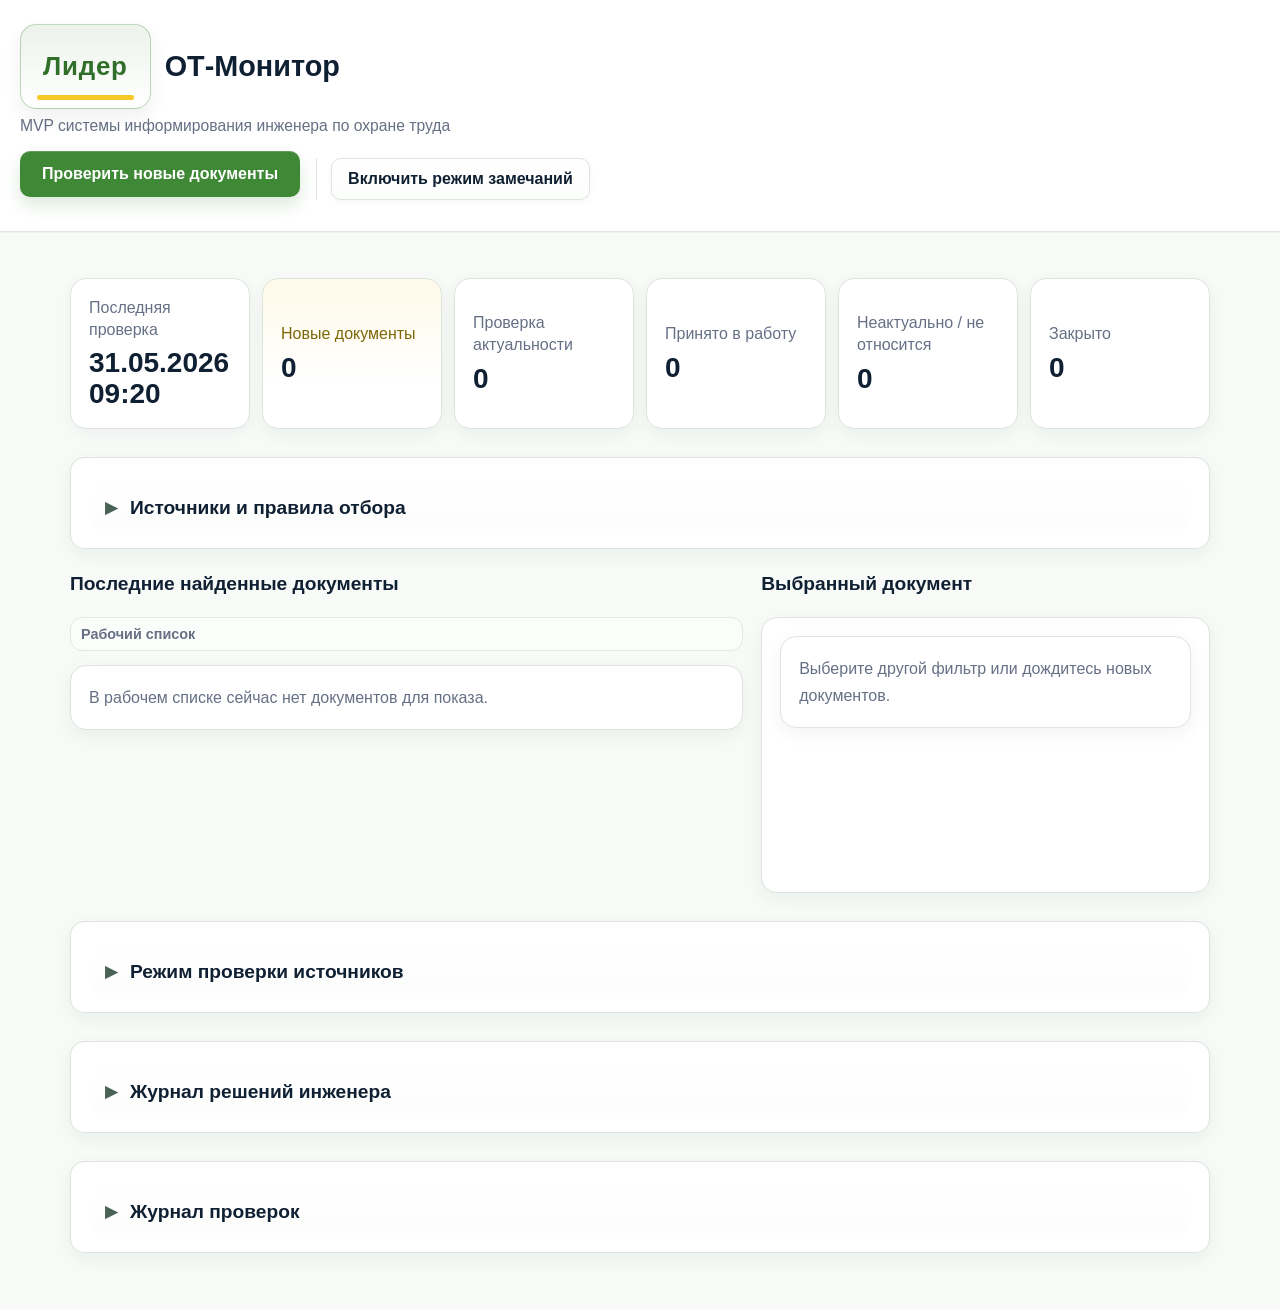
==== index.html @ 084b0b1a "Initial commit" ====
<!DOCTYPE html>
<html lang="ru">
<head>
  <meta charset="UTF-8">
  <meta name="viewport" content="width=device-width, initial-scale=1.0">
  <title>ОТ-Монитор</title>
  <link rel="stylesheet" href="style.css">
</head>
<body>
  <header class="top-bar">
    <div class="top-branding">
      <div class="leader-brand-mark" aria-label="Временная фирменная метка Лидер">
        <span class="leader-brand-text">Лидер</span>
      </div>
      <h1>ОТ-Монитор</h1>
      <p class="subtitle">MVP системы информирования инженера по охране труда</p>
    </div>
    <div class="top-actions">
      <div class="primary-action-group">
        <div class="review-zone-anchor" data-review-zone="check_now_button" data-review-title="Кнопка проверки новых документов">
          <button id="check-now" type="button">Проверить новые документы</button>
        </div>
      </div>
      <div class="review-actions-group">
        <button id="toggle-review-mode" class="secondary-action-button" type="button" aria-pressed="false">Включить режим замечаний</button>
        <button id="download-review-report" class="secondary-action-button" type="button" hidden>Скачать замечания в Word</button>
        <button id="download-review-comments" class="secondary-action-button technical-action-button" type="button" hidden>Скачать технический файл</button>
      </div>
    </div>
  </header>
  <main data-review-zone="general_ui" data-review-title="Общий дизайн и удобство">
    <div id="review-mode-tip" class="review-mode-tip" hidden>
      <p class="review-mode-tip-text">Замечание сохраняется после нажатия кнопки «Сохранить». Все сохранённые замечания попадают в отчёт. Когда закончите, нажмите «Скачать замечания в Word». Файл можно открыть в Word, отредактировать и отправить разработчику.</p>
      <p id="review-comments-counter" class="review-comments-counter">Сохранено замечаний: 0</p>
      <button id="add-general-review-comment" class="secondary-action-button review-tip-button" type="button">Добавить общее замечание по странице</button>
    </div>
    <section class="stats-panel" data-review-zone="top_statuses" data-review-title="Верхние статусы">
      <div class="stat-card">
        <span class="stat-label">Последняя проверка</span>
        <strong id="last-check">28 мая 2026</strong>
      </div>
      <button id="filter-status-new" class="stat-card stat-filter-card" type="button">
        <span class="stat-label">Новые документы</span>
        <strong id="new-docs">0</strong>
      </button>
      <button id="filter-status-review" class="stat-card stat-filter-card" type="button">
        <span class="stat-label">Проверка актуальности</span>
        <strong id="in-review">0</strong>
      </button>
      <button id="filter-status-work" class="stat-card stat-filter-card" type="button">
        <span class="stat-label">Принято в работу</span>
        <strong id="in-work">0</strong>
      </button>
      <button id="filter-status-not-relevant" class="stat-card stat-filter-card" type="button">
        <span class="stat-label">Неактуально / не относится</span>
        <strong id="consultation-docs">0</strong>
      </button>
      <button id="filter-status-closed" class="stat-card stat-filter-card" type="button">
        <span class="stat-label">Закрыто</span>
        <strong id="closed-docs">0</strong>
      </button>
    </section>

    <section class="sources-section collapsible-section collapsed" id="source-rules-section" data-review-zone="source_rules" data-review-title="Источники и правила отбора">
      <div class="section-header collapsible-header">
        <button class="section-toggle" type="button" data-target="source-rules-body" aria-expanded="false">
          <span class="section-toggle-icon">▶</span>
          <span class="section-toggle-text">Источники и правила отбора</span>
        </button>
      </div>
      <div id="source-rules-body" class="collapsible-body" hidden>
        <p class="sources-note info-note">В этом разделе объединены реальные источники мониторинга и текущие правила мягкого отбора документов. Таблица помогает понять, откуда система берёт документы и по какой логике они попадают в ленту MVP.</p>
        <div class="sources-table-wrapper">
          <table class="sources-table">
            <thead>
              <tr>
                <th>Источник</th>
                <th>URL</th>
                <th>Раздел</th>
                <th>Режим отбора</th>
                <th>Правило / комментарий</th>
                <th>Статус</th>
              </tr>
            </thead>
            <tbody id="source-rules-list"></tbody>
          </table>
        </div>
      </div>
    </section>

    <section class="content-grid">
      <div class="documents-panel" data-review-zone="documents_list" data-review-title="Список найденных документов">
        <div class="section-header">
          <h2>Последние найденные документы</h2>
        </div>
        <div class="documents-toolbar">
          <span id="current-documents-filter" class="current-filter-label">Рабочий список</span>
          <button id="reset-documents-filter" class="toggle-documents-button" type="button" hidden>Сбросить фильтр</button>
        </div>
        <div id="document-list" class="document-list"></div>
        <button id="toggle-documents-list" class="toggle-documents-button" type="button" hidden>Показать все документы</button>
      </div>

      <aside class="details-panel" data-review-zone="document_card" data-review-title="Карточка документа">
        <div class="section-header">
          <h2>Выбранный документ</h2>
        </div>
        <div id="selected-document" class="card detail-card">
          <p class="empty-state">Выберите документ для просмотра деталей.</p>
        </div>
      </aside>
    </section>

    <section class="schedule-section collapsible-section collapsed" id="check-mode-section" data-review-zone="check_mode" data-review-title="Режим проверки источников">
      <div class="section-header collapsible-header">
        <button class="section-toggle" type="button" data-target="check-mode-body" aria-expanded="false">
          <span class="section-toggle-icon">▶</span>
          <span class="section-toggle-text">Режим проверки источников</span>
        </button>
      </div>
      <div id="check-mode-body" class="collapsible-body" hidden>
        <div class="compact-check-panel">
          <div class="compact-check-grid">
            <div class="compact-check-row">
              <span>Режим работы</span>
              <strong id="check-mode-value">ручной</strong>
            </div>
            <div class="compact-check-row">
              <span>Последняя проверка</span>
              <strong id="schedule-last-check">—</strong>
            </div>
            <div class="compact-check-row">
              <span>Следующая автоматическая проверка</span>
              <strong>не настроена</strong>
            </div>
          </div>
          <div id="check-notification" class="check-notification"></div>
          <button id="toggle-schedule-settings" class="schedule-toggle-button" type="button">Настроить периодичность ▼</button>
          <div id="schedule-settings-panel" class="schedule-settings-panel" hidden>
            <p class="sources-note info-note">В MVP настройка периодичности показана как подготовка к автоматической проверке. Реальный автоматический запуск будет подключён на следующем этапе.</p>
            <div class="schedule-settings-form">
              <label class="schedule-field">
                <span>Периодичность</span>
                <select id="schedule-frequency">
                  <option value="Только вручную">Только вручную</option>
                  <option value="Раз в сутки">Раз в сутки</option>
                  <option value="Раз в неделю">Раз в неделю</option>
                  <option value="Раз в месяц">Раз в месяц</option>
                </select>
              </label>
              <label class="schedule-field">
                <span>Время проверки</span>
                <input id="schedule-time" type="time" value="09:00">
              </label>
            </div>
            <button id="save-schedule-settings" class="schedule-save-button" type="button">Сохранить настройку</button>
            <p id="schedule-settings-message" class="schedule-settings-message"></p>
          </div>
        </div>
      </div>
    </section>

    <section class="decision-log-section collapsible-section collapsed" id="decision-log-section" data-review-zone="decision_log" data-review-title="Журнал решений инженера">
      <div class="section-header collapsible-header">
        <button class="section-toggle" type="button" data-target="decision-log-body" aria-expanded="false">
          <span class="section-toggle-icon">▶</span>
          <span class="section-toggle-text">Журнал решений инженера</span>
        </button>
      </div>
      <div id="decision-log-body" class="collapsible-body" hidden>
        <p class="sources-note">Здесь отображаются сохранённые статусы и комментарии инженера по найденным документам.</p>
        <div class="sources-table-wrapper">
          <table class="sources-table">
            <thead>
              <tr>
                <th>Дата и время решения</th>
                <th>Документ</th>
                <th>Статус</th>
                <th>Комментарий инженера</th>
                <th>Ответственный</th>
              </tr>
            </thead>
            <tbody id="decision-log"></tbody>
          </table>
        </div>
      </div>
    </section>

    <section class="sources-section collapsible-section collapsed" id="check-log-section" data-review-zone="check_log" data-review-title="Журнал проверок">
      <div class="section-header collapsible-header">
        <button class="section-toggle" type="button" data-target="check-log-body" aria-expanded="false">
          <span class="section-toggle-icon">▶</span>
          <span class="section-toggle-text">Журнал проверок</span>
        </button>
      </div>
      <div id="check-log-body" class="collapsible-body" hidden>
        <div class="check-log-wrapper">
          <table class="check-log-table">
            <thead>
              <tr>
                <th>Дата и время</th>
                <th>Источник</th>
                <th>Результат</th>
                <th>Найдено документов</th>
                <th>Новых документов</th>
                <th>Ошибка</th>
              </tr>
            </thead>
            <tbody id="check-log">
            </tbody>
          </table>
        </div>
      </div>
    </section>
  </main>
  <div id="review-comment-modal" class="review-modal" hidden>
    <div class="review-modal-backdrop"></div>
    <div class="review-modal-dialog" role="dialog" aria-modal="true" aria-labelledby="review-modal-title">
      <h2 id="review-modal-title">Добавить замечание</h2>
      <div class="detail-row">
        <span>Блок интерфейса</span>
        <strong id="review-zone-title">—</strong>
      </div>
      <p class="review-form-note">Чтобы замечание попало в отчёт, нажмите «Сохранить».</p>
      <label class="detail-row" for="review-comment-text">
        <span>Текст замечания</span>
        <textarea id="review-comment-text" rows="6" placeholder="Напишите замечание простыми словами."></textarea>
      </label>
      <p id="review-form-message" class="review-form-message"></p>
      <div class="review-modal-actions">
        <button id="save-review-comment" type="button">Сохранить</button>
        <button id="cancel-review-comment" class="secondary-action-button" type="button">Отмена</button>
      </div>
    </div>
  </div>
  <script src="app.js"></script>
</body>
</html>
---- style.css ----
:root {
  --color-primary: #3f8836;
  --color-primary-dark: #2f6f2a;
  --color-accent-warm: #f5c309;
  --color-link: #1d4ed8;
  --color-link-hover: #1e40af;
  --color-page-bg: #f7faf7;
  --color-surface-soft: #eef7ec;
  --color-surface: #ffffff;
  --color-text: #102033;
  --color-text-muted: #667085;
  --color-text-soft: #7a8699;
  --color-border: #dde5dd;
  --color-border-strong: #cbd6cb;
  --color-shadow: rgba(24, 47, 28, 0.08);
  --color-shadow-soft: rgba(24, 47, 28, 0.05);
  --color-hover-soft: #f9fbf8;
  --color-selected-bg: #edf8ea;
  --color-table-head: #f0f6ef;
  --color-warning-bg: #fff7d9;
  --color-warning-text: #8a6400;
  --color-danger-bg: #fff1ed;
  --color-danger-text: #b54708;
}

body {
  margin: 0;
  font-family: Inter, Arial, sans-serif;
  background: var(--color-page-bg);
  color: var(--color-text);
}
.top-bar {
  display: flex;
  flex-wrap: wrap;
  justify-content: space-between;
  align-items: center;
  gap: 16px;
  padding: 24px 20px;
  background: var(--color-surface);
  border-bottom: 1px solid var(--color-border);
  box-shadow: 0 1px 0 rgba(16, 32, 51, 0.03);
}
.top-branding {
  display: flex;
  flex-wrap: wrap;
  align-items: center;
  gap: 10px 14px;
  min-width: 0;
}
.top-branding .subtitle {
  width: 100%;
  margin-top: -2px;
}
.leader-brand-mark {
  position: relative;
  display: inline-flex;
  align-items: center;
  justify-content: center;
  min-height: 54px;
  padding: 14px 22px 15px;
  border: 1px solid rgba(63, 136, 54, 0.32);
  border-radius: 16px;
  background: linear-gradient(180deg, rgba(63, 136, 54, 0.10) 0%, rgba(255, 255, 255, 0.99) 100%);
  box-shadow: 0 8px 18px rgba(24, 47, 28, 0.07);
  flex-shrink: 0;
}
.leader-brand-mark::after {
  content: "";
  position: absolute;
  left: 16px;
  right: 16px;
  bottom: 8px;
  height: 5px;
  border-radius: 999px;
  background: rgba(245, 195, 9, 0.88);
}
.leader-brand-text {
  position: relative;
  z-index: 1;
  font-size: 1.62rem;
  font-weight: 700;
  letter-spacing: 0.03em;
  color: var(--color-primary-dark);
}
.top-bar h1 {
  margin: 0;
  font-size: 1.8rem;
  color: var(--color-text);
}
.subtitle {
  margin: 8px 0 0;
  color: var(--color-text-muted);
  font-size: 0.98rem;
}
.top-actions {
  display: flex;
  flex-wrap: wrap;
  justify-content: flex-end;
  align-items: center;
  gap: 16px;
}
.primary-action-group,
.review-actions-group {
  display: flex;
  flex-wrap: wrap;
  align-items: center;
  gap: 10px;
}
.review-actions-group {
  padding-left: 14px;
  border-left: 1px solid var(--color-border);
}
.review-zone-anchor {
  position: relative;
}
#check-now {
  padding: 14px 22px;
  background: var(--color-primary);
  border: none;
  border-radius: 10px;
  color: var(--color-surface);
  font-size: 1rem;
  font-weight: 600;
  cursor: pointer;
  box-shadow: 0 8px 16px rgba(63, 136, 54, 0.18), inset 0 1px 0 rgba(255, 255, 255, 0.18);
  transition: background-color 0.2s ease, box-shadow 0.2s ease, transform 0.2s ease;
}
#check-now:hover {
  background: var(--color-primary-dark);
  box-shadow: 0 10px 18px rgba(47, 111, 42, 0.22), inset 0 1px 0 rgba(255, 255, 255, 0.15);
  transform: translateY(-1px);
}
#check-now:active {
  transform: translateY(0);
  box-shadow: 0 4px 10px rgba(47, 111, 42, 0.18), inset 0 1px 2px rgba(0, 0, 0, 0.08);
}
.secondary-action-button {
  padding: 11px 16px;
  border: 1px solid var(--color-border);
  border-radius: 10px;
  background: linear-gradient(180deg, #ffffff 0%, #fbfdfb 100%);
  color: var(--color-text);
  font: inherit;
  font-weight: 600;
  cursor: pointer;
  box-shadow: 0 2px 6px rgba(16, 32, 51, 0.04);
  transition: border-color 0.2s ease, background-color 0.2s ease, color 0.2s ease, box-shadow 0.2s ease, transform 0.2s ease;
}
.secondary-action-button:hover {
  background: var(--color-hover-soft);
  border-color: var(--color-border-strong);
  box-shadow: 0 5px 12px rgba(16, 32, 51, 0.06);
  transform: translateY(-1px);
}
.secondary-action-button.active {
  border-color: var(--color-primary);
  background: var(--color-selected-bg);
  color: var(--color-primary-dark);
}
.secondary-action-button:active {
  transform: translateY(0);
  box-shadow: 0 2px 6px rgba(16, 32, 51, 0.05);
}
.technical-action-button {
  color: var(--color-text-muted);
  border-color: var(--color-border);
}
main {
  max-width: 1140px;
  margin: 24px auto;
  padding: 0 20px 32px;
  position: relative;
}
.review-mode-tip {
  margin: 0 0 18px;
  padding: 12px 14px;
  border: 1px solid #d8e8d5;
  border-radius: 12px;
  background: #f7fbf6;
  color: #274b2a;
  line-height: 1.5;
}
.review-mode-tip-text {
  margin: 0;
}
.review-comments-counter {
  margin: 10px 0 0;
  color: var(--color-primary-dark);
  font-weight: 700;
}
.review-tip-button {
  margin-top: 12px;
}
.review-zone-actions {
  display: flex;
  justify-content: flex-end;
  align-items: center;
  margin-bottom: 10px;
}
.stats-panel > .review-zone-actions {
  grid-column: 1 / -1;
  margin-bottom: 0;
}
.review-zone-anchor > .review-zone-actions {
  margin-top: 10px;
  margin-bottom: 0;
}
.stats-panel {
  display: grid;
  grid-template-columns: repeat(6, minmax(0, 1fr));
  gap: 12px;
  margin-bottom: 22px;
  align-items: stretch;
}
.stat-card,
.card {
  background: var(--color-surface);
  border: 1px solid var(--color-border);
  border-radius: 16px;
  padding: 18px;
  box-shadow: 0 6px 18px var(--color-shadow-soft);
}
.stat-label {
  display: block;
  margin-bottom: 8px;
  color: var(--color-text-muted);
  line-height: 1.35;
}
.stat-card strong {
  display: block;
  font-size: 1.75rem;
  color: var(--color-text);
  line-height: 1.1;
}
.stat-filter-card {
  width: 100%;
  text-align: left;
  font: inherit;
  cursor: pointer;
  position: relative;
  overflow: hidden;
  transition: border-color 0.2s ease, background-color 0.2s ease, box-shadow 0.2s ease, transform 0.2s ease;
}
.stat-filter-card::before,
.stat-filter-card::after {
  content: "";
  position: absolute;
  inset: auto 10px -4px 10px;
  height: 10px;
  border-radius: 0 0 14px 14px;
  pointer-events: none;
}
.stat-filter-card::before {
  z-index: -1;
  background: rgba(221, 229, 221, 0.75);
  transform: translateY(1px);
}
.stat-filter-card::after {
  z-index: -2;
  inset: auto 14px -8px 14px;
  background: rgba(232, 238, 232, 0.95);
}
.stat-filter-card:hover {
  background: var(--color-hover-soft);
  border-color: #c8dbc4;
  box-shadow: 0 8px 18px var(--color-shadow-soft);
  transform: translateY(-1px);
}
.stat-filter-card.active {
  border-color: var(--color-primary);
  background: var(--color-selected-bg);
  box-shadow: 0 0 0 2px rgba(63, 136, 54, 0.10);
}
#filter-status-new {
  background: linear-gradient(180deg, rgba(245, 195, 9, 0.09) 0%, rgba(255, 255, 255, 0) 72%), var(--color-surface);
}
#filter-status-new:hover {
  background: linear-gradient(180deg, rgba(245, 195, 9, 0.12) 0%, rgba(247, 251, 246, 0) 72%), var(--color-hover-soft);
}
#filter-status-new .stat-label {
  color: #7c6605;
}
.stat-card:not(.stat-filter-card) {
  box-shadow: 0 5px 14px rgba(16, 32, 51, 0.04);
}
.content-grid {
  display: grid;
  grid-template-columns: 1.5fr 1fr;
  gap: 18px;
  align-items: start;
}
.documents-panel,
.details-panel {
  display: flex;
  flex-direction: column;
  gap: 14px;
}
.section-header h2 {
  margin: 0 0 8px;
  font-size: 1.2rem;
  color: var(--color-text);
}
.document-list {
  display: grid;
  gap: 12px;
}
.documents-toolbar {
  display: flex;
  align-items: center;
  justify-content: space-between;
  gap: 12px;
  padding: 8px 10px;
  border: 1px solid #e2e9e1;
  border-radius: 12px;
  background: #fbfdfb;
}
.current-filter-label {
  color: var(--color-text-muted);
  font-size: 0.9rem;
  font-weight: 600;
}
.document-card {
  display: flex;
  flex-direction: column;
  align-items: flex-start;
  gap: 8px;
  padding: 14px 16px;
  cursor: pointer;
  text-align: left;
  transition: border-color 0.2s ease, background-color 0.2s ease, box-shadow 0.2s ease;
}
.document-card:hover {
  background: var(--color-hover-soft);
  box-shadow: 0 8px 18px var(--color-shadow-soft);
}
.document-card.selected {
  border-color: var(--color-primary);
  background: linear-gradient(180deg, rgba(63, 136, 54, 0.06) 0%, rgba(237, 248, 234, 0.9) 100%);
  box-shadow: 0 0 0 1px rgba(63, 136, 54, 0.08), 0 10px 20px rgba(63, 136, 54, 0.08);
}
.document-card h3 {
  margin: 0;
  font-size: 1.02rem;
  font-weight: 700;
  color: var(--color-text);
  text-align: left;
}
.document-card-title {
  display: -webkit-box;
  -webkit-box-orient: vertical;
  -webkit-line-clamp: 4;
  line-clamp: 4;
  overflow: hidden;
  text-overflow: ellipsis;
  line-height: 1.45;
  max-height: 5.8em;
  width: 100%;
  text-align: left;
}
.document-card .meta {
  font-size: 0.86rem;
  color: #3f5445;
  margin-bottom: 0;
  align-self: flex-start;
}
.source-label {
  display: inline-flex;
  align-items: center;
  gap: 6px;
  padding: 5px 10px;
  border-radius: 999px;
  background: #f1f5f1;
  color: #24402b;
  font-weight: 600;
  border: 1px solid rgba(47, 111, 42, 0.08);
}
.source-label-with-icon {
  gap: 8px;
}
.document-topic-icon {
  display: inline-block;
  flex: 0 0 auto;
  object-fit: contain;
}
.document-topic-icon-small {
  width: 26px;
  height: 26px;
}
.document-topic-icon-detail {
  width: 30px;
  height: 30px;
}
.document-topic-icon-table {
  width: 28px;
  height: 28px;
}
.document-card .source-label {
  margin-bottom: 0;
}
.document-status-badge {
  align-self: flex-start;
}
.detail-card {
  min-height: 240px;
  padding: 18px 18px 16px;
}
.detail-card > h3 {
  margin: 0 0 16px;
  font-size: 1.18rem;
  line-height: 1.3;
  color: var(--color-text);
}
.detail-card > .detail-row {
  padding: 10px 0;
  margin: 0;
  border-bottom: 1px solid #eff3ee;
}
.detail-row {
  margin: 10px 0;
}
.detail-row span {
  display: block;
  color: var(--color-text-soft);
  font-size: 0.78rem;
  margin-bottom: 5px;
  font-weight: 500;
  letter-spacing: 0.02em;
  text-transform: uppercase;
}
.detail-row strong,
.detail-row p,
.detail-row ul {
  margin: 0;
  color: var(--color-text);
  line-height: 1.55;
}
.detail-row strong.source-label-with-icon {
  align-items: center;
}
.detail-row ul {
  list-style: disc inside;
}
.detail-card > .detail-row:nth-of-type(5) strong {
  font-weight: 600;
}
.detail-card > .detail-row:nth-of-type(6) {
  margin: 12px 0 4px;
  padding: 12px 14px;
  border: 1px solid #dfeadf;
  border-radius: 14px;
  background: #fafcf9;
}
.detail-card > .detail-row:nth-of-type(6) p {
  font-size: 0.95rem;
}
.detail-card > .detail-row:nth-of-type(7) {
  padding-top: 12px;
  border-bottom: none;
}
.detail-card a {
  color: var(--color-link);
  text-decoration: none;
}
.detail-card a:hover {
  text-decoration: underline;
  color: var(--color-link-hover);
}
.info-block,
.draft-warning-block {
  margin: 14px 0 0;
  padding: 14px 16px;
  border: 1px solid var(--color-border);
  border-radius: 14px;
  background: #fcfdfb;
}
.info-block strong,
.draft-warning-block strong {
  display: block;
  margin-bottom: 8px;
  color: var(--color-text);
}
.draft-warning-block {
  background: var(--color-danger-bg);
  border-color: #f2d3c5;
}
.draft-warning-text {
  margin-top: 10px;
  color: var(--color-danger-text);
}
.detail-row select,
.detail-row textarea {
  width: 100%;
  border: 1px solid var(--color-border-strong);
  border-radius: 10px;
  padding: 10px 12px;
  font: inherit;
  color: var(--color-text);
  background: var(--color-surface);
}
.detail-row textarea {
  resize: vertical;
  min-height: 112px;
}
.decision-card {
  margin-top: 16px;
  padding: 14px;
  border: 1px solid #e4ebe2;
  border-radius: 14px;
  border-top: 1px solid #e4ebe2;
  background: #fbfdfb;
  box-shadow: inset 0 1px 0 rgba(255, 255, 255, 0.7);
}
.decision-card .section-header h3 {
  margin: 0 0 2px;
  font-size: 1rem;
  color: var(--color-text);
}
.decision-card .detail-row {
  margin: 10px 0 0;
}
#save-decision {
  margin-top: 12px;
  padding: 12px 18px;
  border: none;
  border-radius: 10px;
  background: var(--color-primary);
  color: var(--color-surface);
  font-weight: 600;
  cursor: pointer;
  box-shadow: 0 6px 14px rgba(63, 136, 54, 0.18);
  transition: background-color 0.2s ease, box-shadow 0.2s ease;
}
#save-decision:hover {
  background: var(--color-primary-dark);
  box-shadow: 0 8px 16px rgba(47, 111, 42, 0.2);
}
.save-message {
  margin-top: 12px;
  color: var(--color-primary-dark);
  opacity: 0;
  transition: opacity 0.22s ease;
}
.save-message.visible {
  opacity: 1;
}
.toggle-documents-button {
  margin-top: 0;
  padding: 8px 12px;
  border: 1px solid var(--color-border);
  border-radius: 10px;
  background: var(--color-surface);
  color: var(--color-text);
  font: inherit;
  font-size: 0.9rem;
  font-weight: 600;
  cursor: pointer;
}
.toggle-documents-button:hover {
  background: var(--color-hover-soft);
}
.toggle-documents-button.active {
  background: var(--color-selected-bg);
  border-color: var(--color-primary);
  color: var(--color-primary-dark);
}
.empty-state {
  color: var(--color-text-muted);
  line-height: 1.7;
}
.sources-section,
.search-settings-section,
.schedule-section,
.decision-log-section {
  margin-top: 28px;
  padding: 18px;
  background: var(--color-surface);
  border: 1px solid var(--color-border);
  border-radius: 14px;
  box-shadow: 0 6px 18px var(--color-shadow-soft);
}
.collapsible-header {
  margin-bottom: 0;
}
.section-toggle {
  display: inline-flex;
  align-items: center;
  gap: 10px;
  width: 100%;
  padding: 10px 12px;
  border: 1px solid transparent;
  border-radius: 12px;
  background: linear-gradient(180deg, #ffffff 0%, #fbfdfb 100%);
  color: var(--color-text);
  font: inherit;
  font-weight: 700;
  cursor: pointer;
  transition: background-color 0.2s ease, border-color 0.2s ease, box-shadow 0.2s ease, transform 0.2s ease;
}
.section-toggle:hover {
  background: var(--color-hover-soft);
  border-color: #d9e4d8;
  box-shadow: 0 4px 12px rgba(16, 32, 51, 0.04);
}
.section-toggle:active {
  transform: translateY(1px);
}
.section-toggle-icon {
  width: 18px;
  color: #496255;
  font-size: 0.98rem;
  font-weight: 700;
  text-align: center;
}
.section-toggle-text {
  font-size: 1.2rem;
}
.collapsible-body {
  margin-top: 14px;
}
.collapsible-section.collapsed {
  padding-bottom: 18px;
}
.collapsible-section.collapsed .collapsible-body[hidden] {
  display: none;
}
.sources-note {
  margin: 0 0 16px;
  color: var(--color-text-muted);
  font-size: 0.92rem;
  line-height: 1.5;
}
.info-note {
  padding: 12px 14px;
  background: #f8fbf7;
  border: 1px solid var(--color-border);
  border-radius: 10px;
}
.compact-check-panel {
  display: grid;
  gap: 14px;
}
.compact-check-grid {
  display: grid;
  gap: 10px;
}
.compact-check-row {
  display: flex;
  justify-content: space-between;
  align-items: center;
  gap: 16px;
  padding: 12px 14px;
  background: #fafcf9;
  border: 1px solid #e2e9e1;
  border-radius: 12px;
}
.compact-check-row span {
  color: var(--color-text-muted);
  font-size: 0.92rem;
}
.compact-check-row strong {
  color: var(--color-text);
  text-align: right;
}
.schedule-toggle-button,
.schedule-save-button {
  width: fit-content;
  padding: 10px 14px;
  border: 1px solid var(--color-border);
  border-radius: 10px;
  background: var(--color-surface);
  color: var(--color-text);
  font: inherit;
  font-weight: 600;
  cursor: pointer;
}
.schedule-toggle-button:hover,
.schedule-save-button:hover {
  background: var(--color-hover-soft);
}
.schedule-settings-panel {
  display: grid;
  gap: 14px;
  padding: 15px;
  border: 1px solid var(--color-border);
  border-radius: 14px;
  background: #fcfdfb;
}
.schedule-settings-form {
  display: grid;
  gap: 14px;
  grid-template-columns: repeat(auto-fit, minmax(220px, 1fr));
}
.schedule-field {
  display: grid;
  gap: 8px;
}
.schedule-field span {
  color: var(--color-text-muted);
  font-size: 0.9rem;
}
.schedule-field select,
.schedule-field input {
  width: 100%;
  border: 1px solid var(--color-border-strong);
  border-radius: 10px;
  padding: 10px 12px;
  font: inherit;
  color: var(--color-text);
  background: var(--color-surface);
  box-sizing: border-box;
}
.schedule-settings-message {
  margin: 0;
  color: var(--color-primary-dark);
  opacity: 0;
  transition: opacity 0.22s ease;
}
.schedule-settings-message.visible {
  opacity: 1;
}
.check-notification {
  margin-bottom: 16px;
  opacity: 0;
  transition: opacity 0.22s ease;
}
.check-notification.visible {
  opacity: 1;
}
.notification-text {
  margin: 0;
  padding: 12px 16px;
  background: var(--color-surface-soft);
  border: 1px solid #cfe1ca;
  border-radius: 10px;
  color: #235824;
  font-size: 0.95rem;
}
.sources-table-wrapper {
  overflow-x: auto;
  border: 1px solid #e6ece6;
  border-radius: 12px;
  background: var(--color-surface);
}
.sources-table {
  width: 100%;
  border-collapse: collapse;
  font-size: 0.9rem;
  background: var(--color-surface);
}
.sources-table thead {
  background: var(--color-table-head);
  border-bottom: 1px solid #d9e4d8;
}
.sources-table th {
  padding: 12px 14px;
  text-align: left;
  color: #425268;
  font-weight: 600;
}
.sources-table td {
  padding: 12px 14px;
  border-bottom: 1px solid #edf2ec;
  color: var(--color-text);
  vertical-align: middle;
}
.sources-table-source {
  display: flex;
  align-items: center;
  gap: 10px;
  min-width: 0;
  color: var(--color-text);
  font-weight: 600;
  line-height: 1.35;
}
.sources-table-source span {
  color: #16263b;
}
.sources-table td ul {
  margin: 0;
  padding-left: 16px;
}
.sources-table tbody tr:hover {
  background: #fafcf9;
}
.sources-table tbody tr:last-child td {
  border-bottom: none;
}
.empty-log {
  padding: 24px 0;
  color: var(--color-text-muted);
  text-align: center;
}
.sources-table a {
  color: var(--color-link);
  text-decoration: none;
  word-break: break-word;
}
.sources-table a:hover {
  text-decoration: underline;
  color: var(--color-link-hover);
}
.status-badge {
  display: inline-flex;
  padding: 4px 10px;
  border-radius: 999px;
  font-size: 0.78rem;
  color: #375046;
  background: #eef4ee;
  font-weight: 600;
  border: 1px solid rgba(47, 111, 42, 0.08);
}
.detail-status-badge {
  margin-top: 2px;
}
.status-default {
  color: #4a5a52;
  background: #eef3ef;
}
.status-new {
  color: #7a6203;
  background: #fff6d6;
}
.status-review {
  color: var(--color-warning-text);
  background: var(--color-warning-bg);
}
.status-work {
  color: #355b3a;
  background: #edf5eb;
}
.status-not-relevant {
  color: #5d6b62;
  background: #f1f4f1;
}
.status-closed {
  color: #235824;
  background: #e7f3e5;
}
.check-log-wrapper {
  overflow-x: auto;
  border: 1px solid #e6ece6;
  border-radius: 12px;
  background: var(--color-surface);
}
.check-log-table {
  width: 100%;
  border-collapse: collapse;
  font-size: 0.9rem;
  background: var(--color-surface);
}
.check-log-table thead {
  background: var(--color-table-head);
  border-bottom: 1px solid #d9e4d8;
}
.check-log-table th {
  padding: 12px 14px;
  text-align: left;
  color: #425268;
  font-weight: 600;
}
.check-log-table td {
  padding: 12px 14px;
  border-bottom: 1px solid #edf2ec;
  color: var(--color-text);
  vertical-align: top;
}
.check-log-table tbody tr:hover {
  background: #fafcf9;
}
.check-log-table tbody tr:last-child td {
  border-bottom: none;
}
.result-badge {
  display: inline-flex;
  padding: 4px 10px;
  border-radius: 999px;
  font-size: 0.78rem;
  font-weight: 600;
}
.result-success {
  color: #235824;
  background: #e7f3e5;
}
.result-error {
  color: var(--color-danger-text);
  background: var(--color-danger-bg);
}
.review-zone {
  position: relative;
}
body.review-mode-active .review-zone {
  box-shadow: 0 0 0 2px rgba(63, 136, 54, 0.12);
  border-radius: 16px;
}
.review-zone-button {
  padding: 9px 13px;
  border: 1px solid #98be92;
  border-radius: 999px;
  background: linear-gradient(180deg, #ffffff 0%, #f2f9f0 100%);
  color: var(--color-primary-dark);
  font: inherit;
  font-size: 0.84rem;
  font-weight: 600;
  cursor: pointer;
  box-shadow: 0 4px 10px rgba(24, 47, 28, 0.09);
  transition: background-color 0.2s ease, border-color 0.2s ease, box-shadow 0.2s ease, transform 0.2s ease;
}
.review-zone-button:hover {
  background: linear-gradient(180deg, #f9fdf8 0%, #eaf6e7 100%);
  border-color: #6fa46a;
  box-shadow: 0 7px 14px rgba(24, 47, 28, 0.12);
  transform: translateY(-1px);
}
.review-zone-button:active {
  transform: translateY(0);
  box-shadow: 0 3px 7px rgba(24, 47, 28, 0.10);
}
.review-zone-button:focus-visible,
.secondary-action-button:focus-visible {
  outline: none;
  box-shadow: 0 0 0 3px rgba(63, 136, 54, 0.18);
}
#download-review-report {
  border-color: #7cab76;
  background: linear-gradient(180deg, #ffffff 0%, #f4faf2 100%);
  color: var(--color-primary-dark);
  box-shadow: 0 5px 12px rgba(24, 47, 28, 0.08);
}
#download-review-report:hover {
  border-color: var(--color-primary);
  background: linear-gradient(180deg, #fdfefe 0%, #eaf6e7 100%);
  box-shadow: 0 8px 16px rgba(24, 47, 28, 0.11);
}
#download-review-report:active {
  box-shadow: 0 3px 8px rgba(24, 47, 28, 0.08);
}
#download-review-comments {
  border-color: #c7d4c5;
  background: linear-gradient(180deg, #ffffff 0%, #f8fbf8 100%);
  color: #486153;
  box-shadow: 0 3px 8px rgba(16, 32, 51, 0.05);
}
#download-review-comments:hover {
  border-color: #9fb69b;
  background: linear-gradient(180deg, #ffffff 0%, #f1f6f0 100%);
  box-shadow: 0 6px 12px rgba(16, 32, 51, 0.08);
}
#download-review-comments:active {
  box-shadow: 0 2px 6px rgba(16, 32, 51, 0.06);
}
.review-modal {
  position: fixed;
  inset: 0;
  z-index: 30;
}
.review-modal-backdrop {
  position: absolute;
  inset: 0;
  background: rgba(23, 32, 51, 0.38);
}
.review-modal-dialog {
  position: relative;
  z-index: 1;
  width: min(560px, calc(100% - 32px));
  margin: 7vh auto 0;
  padding: 22px;
  border-radius: 16px;
  background: var(--color-surface);
  box-shadow: 0 18px 48px rgba(16, 40, 80, 0.18);
}
.review-modal-dialog h2 {
  margin: 0 0 16px;
  font-size: 1.2rem;
  color: var(--color-text);
}
.review-form-note {
  margin: 0 0 12px;
  color: var(--color-text-muted);
  line-height: 1.5;
}
.review-modal-actions {
  display: flex;
  flex-wrap: wrap;
  gap: 10px;
  margin-top: 16px;
}
#save-review-comment {
  padding: 12px 18px;
  border: none;
  border-radius: 10px;
  background: var(--color-primary);
  color: var(--color-surface);
  font-weight: 600;
  cursor: pointer;
}
#save-review-comment:hover {
  background: var(--color-primary-dark);
}
.review-form-message {
  margin: 8px 0 0;
  color: var(--color-primary-dark);
  opacity: 0;
  transition: opacity 0.22s ease;
}
.review-form-message.visible {
  opacity: 1;
}
.review-form-message.error {
  color: var(--color-danger-text);
}
@media (max-width: 920px) {
  .stats-panel {
    grid-template-columns: repeat(3, minmax(0, 1fr));
  }
  .top-branding {
    width: 100%;
  }
  .content-grid {
    grid-template-columns: 1fr;
  }
  .top-actions {
    width: 100%;
    justify-content: flex-start;
  }
  .review-actions-group {
    padding-left: 0;
    border-left: none;
  }
  .review-zone-actions {
    margin-bottom: 12px;
  }
  .review-modal-dialog {
    margin-top: 4vh;
  }
  .sources-table,
  .check-log-table {
    font-size: 0.85rem;
  }
  .sources-table th,
  .sources-table td,
  .check-log-table th,
  .check-log-table td {
    padding: 8px;
  }
}
@media (max-width: 640px) {
  .top-branding {
    align-items: flex-start;
    gap: 10px 12px;
  }
  .leader-brand-mark {
    min-height: 44px;
    padding: 10px 16px 11px;
  }
  .leader-brand-text {
    font-size: 1.28rem;
  }
  .stats-panel {
    grid-template-columns: repeat(2, minmax(0, 1fr));
  }
}
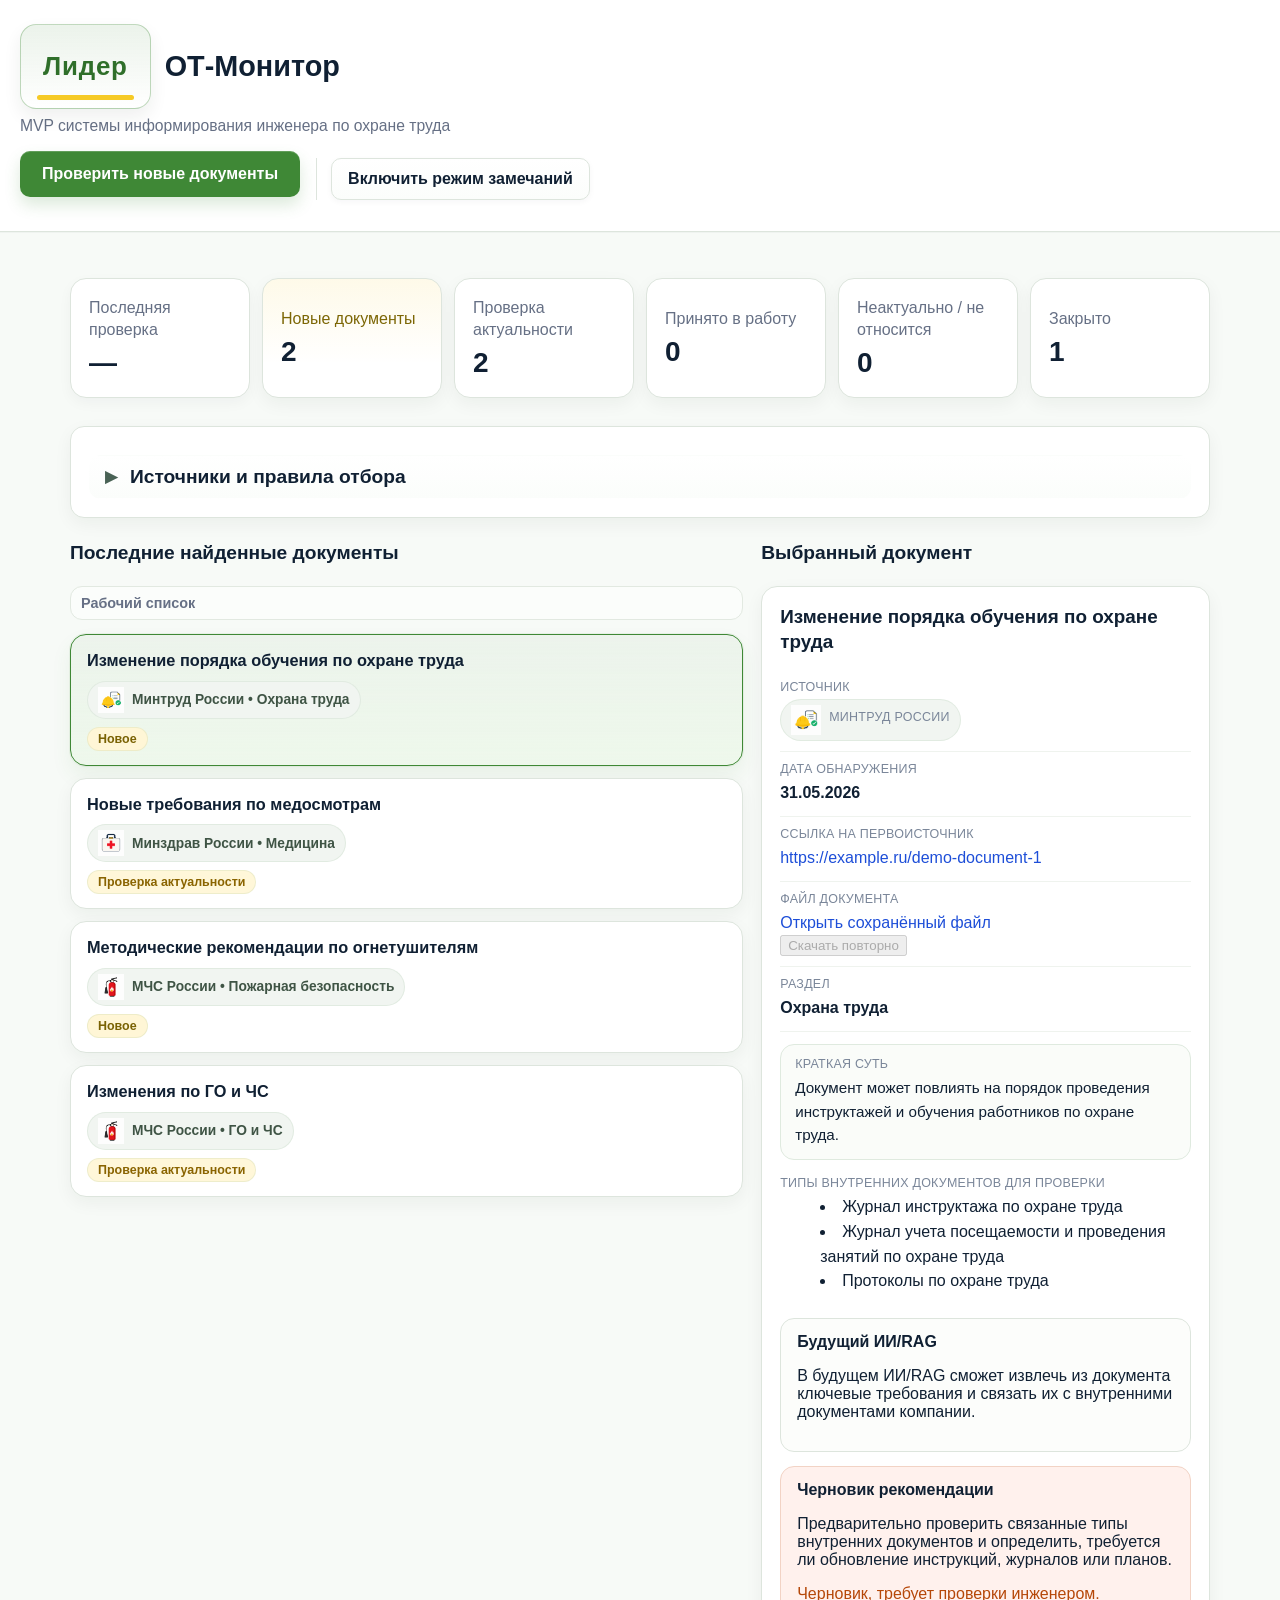
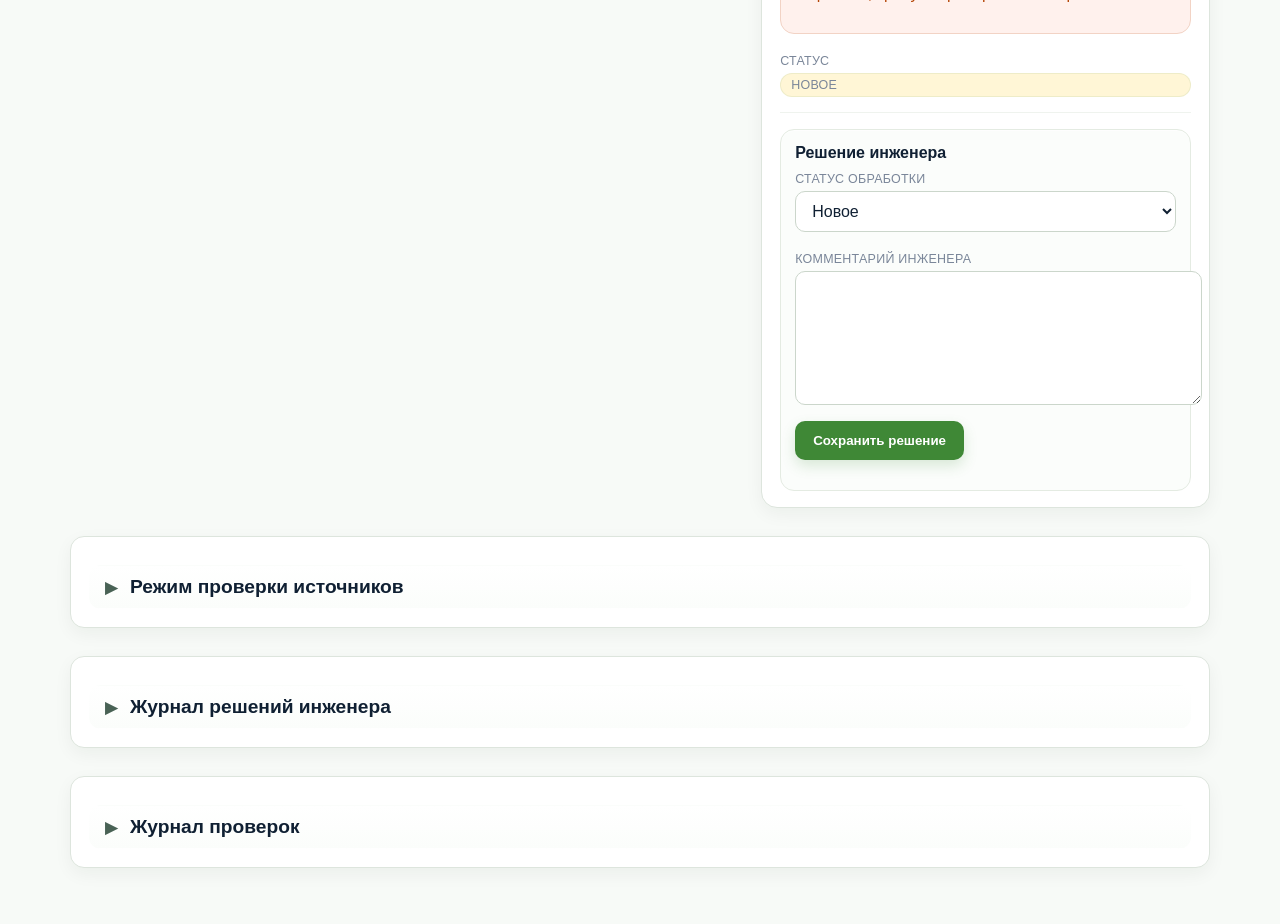
==== commit f526267d: "feat: show source check results clearly" ====
--- a/index.html
+++ b/index.html
@@ -34,11 +34,19 @@
       <p id="review-comments-counter" class="review-comments-counter">Сохранено замечаний: 0</p>
       <button id="add-general-review-comment" class="secondary-action-button review-tip-button" type="button">Добавить общее замечание по странице</button>
     </div>
+    <section
+      id="check-notification"
+      class="check-notification"
+      aria-live="polite"
+      aria-label="Результат последней проверки"
+    ></section>
+
     <section class="stats-panel" data-review-zone="top_statuses" data-review-title="Верхние статусы">
       <div class="stat-card">
         <span class="stat-label">Последняя проверка</span>
         <strong id="last-check">28 мая 2026</strong>
       </div>
+
       <button id="filter-status-new" class="stat-card stat-filter-card" type="button">
         <span class="stat-label">Новые документы</span>
         <strong id="new-docs">0</strong>
@@ -134,7 +142,6 @@
               <strong>не настроена</strong>
             </div>
           </div>
-          <div id="check-notification" class="check-notification"></div>
           <button id="toggle-schedule-settings" class="schedule-toggle-button" type="button">Настроить периодичность ▼</button>
           <div id="schedule-settings-panel" class="schedule-settings-panel" hidden>
             <p class="sources-note info-note">В MVP настройка периодичности показана как подготовка к автоматической проверке. Реальный автоматический запуск будет подключён на следующем этапе.</p>
--- a/style.css
+++ b/style.css
@@ -719,20 +719,28 @@
   opacity: 1;
 }
 .check-notification {
-  margin-bottom: 16px;
-  opacity: 0;
-  transition: opacity 0.22s ease;
+  display: none;
+  margin: 0 0 18px;
+  padding: 18px 20px;
+  background: var(--color-surface-soft);
+  border: 1px solid #cfe1ca;
+  border-radius: 14px;
+  color: #235824;
+  box-shadow: 0 4px 14px rgba(35, 88, 36, 0.08);
 }
 .check-notification.visible {
-  opacity: 1;
+  display: block;
+}
+.check-result-header {
+  margin-bottom: 10px;
+}
+.check-result-header h2 {
+  margin: 0;
+  font-size: 18px;
 }
 .notification-text {
   margin: 0;
-  padding: 12px 16px;
-  background: var(--color-surface-soft);
-  border: 1px solid #cfe1ca;
-  border-radius: 10px;
-  color: #235824;
+  line-height: 1.65;
   font-size: 0.95rem;
 }
 .sources-table-wrapper {
